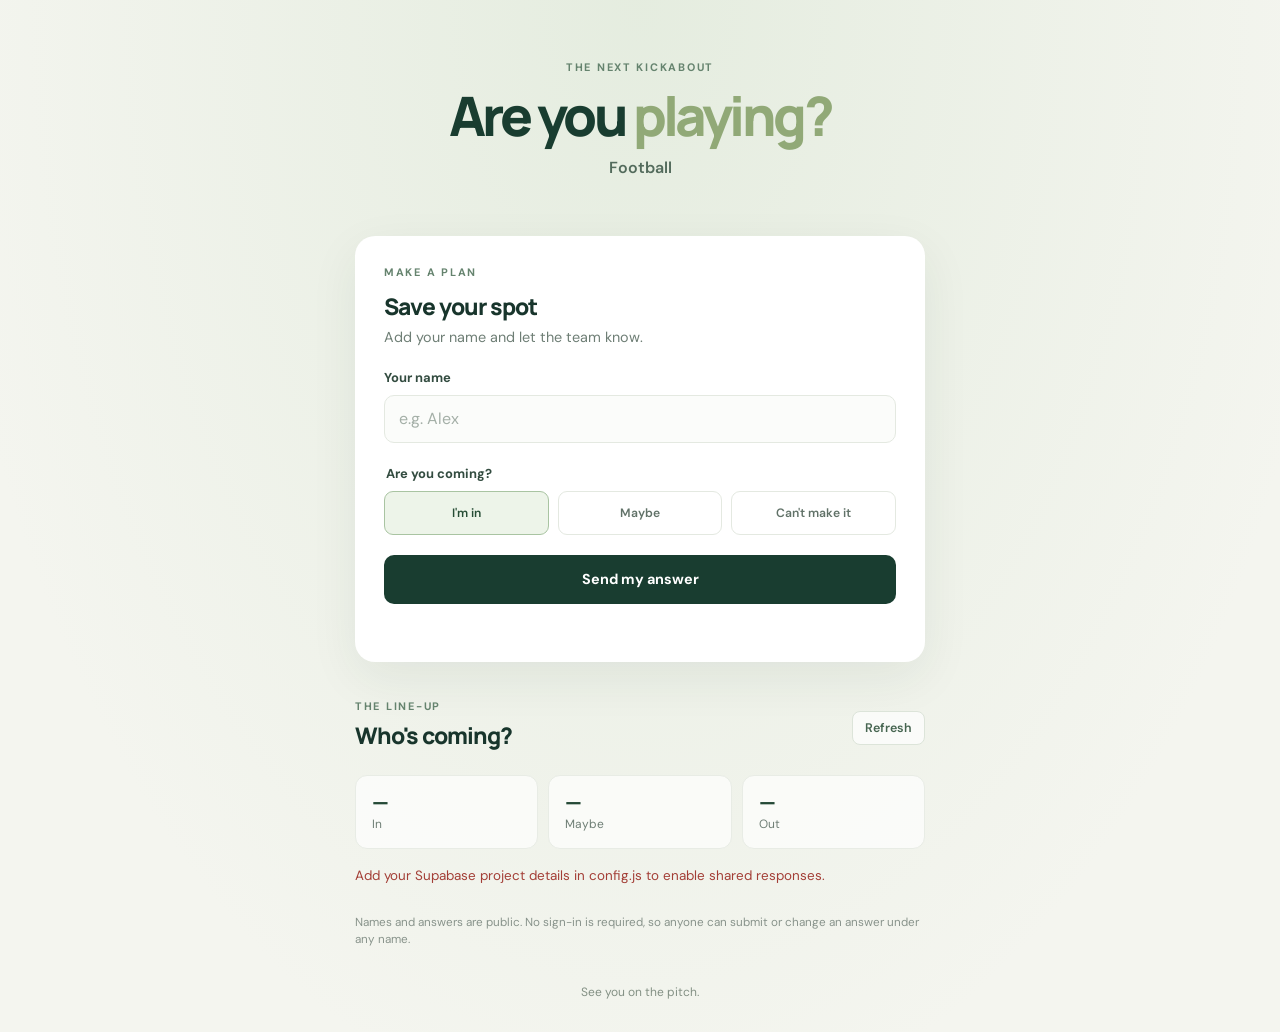
==== index.html @ 9f23d457 "SQL Database added" ====
<!doctype html>
<html lang="en">
  <head>
    <meta charset="utf-8">
    <meta name="viewport" content="width=device-width, initial-scale=1">
    <meta name="theme-color" content="#102c24">
    <meta name="description" content="Let everyone know if you are coming to football.">
    <title>Football plans</title>
    <link rel="stylesheet" href="styles.css">
    <script src="config.js" defer></script>
    <script src="app.js" defer></script>
  </head>
  <body>
    <main class="page">
      <header class="hero">
        <p class="eyebrow">THE NEXT KICKABOUT</p>
        <h1>Are you <span>playing?</span></h1>
        <p id="session-name" class="session-name">Football</p>
        <p id="session-date" class="session-date"></p>
      </header>

      <section class="rsvp-card" aria-labelledby="rsvp-heading">
        <div>
          <p class="eyebrow">MAKE A PLAN</p>
          <h2 id="rsvp-heading">Save your spot</h2>
          <p class="intro">Add your name and let the team know.</p>
        </div>

        <form id="rsvp-form">
          <label for="name">Your name</label>
          <input id="name" name="name" type="text" maxlength="60" autocomplete="name"
            placeholder="e.g. Alex" required>

          <fieldset>
            <legend>Are you coming?</legend>
            <div class="choices">
              <label class="choice">
                <input type="radio" name="status" value="yes" checked>
                <span>I'm in</span>
              </label>
              <label class="choice">
                <input type="radio" name="status" value="maybe">
                <span>Maybe</span>
              </label>
              <label class="choice">
                <input type="radio" name="status" value="no">
                <span>Can't make it</span>
              </label>
            </div>
          </fieldset>

          <button id="submit-button" type="submit">Send my answer</button>
          <p id="form-message" class="message" role="status" aria-live="polite"></p>
        </form>
      </section>

      <section class="attendance" aria-labelledby="attendance-heading">
        <div class="attendance-heading">
          <div>
            <p class="eyebrow">THE LINE-UP</p>
            <h2 id="attendance-heading">Who's coming?</h2>
          </div>
          <button id="refresh-button" class="refresh-button" type="button" aria-label="Refresh attendance list">
            Refresh
          </button>
        </div>

        <div class="totals" aria-label="Attendance totals">
          <div class="total">
            <span id="yes-count" class="total-number">—</span>
            <span>In</span>
          </div>
          <div class="total">
            <span id="maybe-count" class="total-number">—</span>
            <span>Maybe</span>
          </div>
          <div class="total">
            <span id="no-count" class="total-number">—</span>
            <span>Out</span>
          </div>
        </div>

        <p id="list-message" class="list-message" role="status" aria-live="polite">Loading attendance…</p>
        <ul id="attendance-list" class="attendance-list"></ul>
        <p class="privacy-note">Names and answers are public. No sign-in is required, so anyone can submit or change an answer under any name.</p>
      </section>

      <footer>See you on the pitch.</footer>
    </main>
  </body>
</html>
---- styles.css ----
@import url("https://fonts.googleapis.com/css2?family=DM+Sans:wght@400;500;600;700&family=Manrope:wght@400;500;600;700;800&display=swap");

:root {
  color-scheme: light;
  font-family: "DM Sans", sans-serif;
  color: #18352c;
  background: #f4f5ef;
  font-synthesis: none;
  text-rendering: optimizeLegibility;
  -webkit-font-smoothing: antialiased;
  --green: #193d30;
  --muted: #6e7e75;
  --line: #e4e9e1;
}

* {
  box-sizing: border-box;
}

body {
  min-width: 320px;
  margin: 0;
  background:
    radial-gradient(ellipse at 50% 0, rgba(206, 224, 200, 0.4), transparent 44rem),
    #f4f5ef;
}

button,
input {
  font: inherit;
}

.page {
  width: min(100% - 36px, 570px);
  margin: 0 auto;
  padding: 60px 0 32px;
}

.hero {
  margin: 0 0 34px;
  text-align: center;
}

.eyebrow {
  margin: 0 0 12px;
  color: #65836e;
  font-size: 0.68rem;
  font-weight: 700;
  letter-spacing: 0.16em;
}

h1,
h2,
p {
  margin-top: 0;
}

h1,
h2 {
  font-family: Manrope, sans-serif;
}

h1 {
  margin-bottom: 6px;
  color: #193d30;
  font-size: clamp(2.4rem, 10vw, 3.4rem);
  font-weight: 800;
  letter-spacing: -0.065em;
  line-height: 1.08;
}

h1 span {
  color: #91a977;
}

.session-name {
  margin: 12px 0 0;
  color: #536b5c;
  font-size: 1rem;
  font-weight: 600;
}

.session-date {
  min-height: 1.25rem;
  margin: 4px 0 0;
  color: var(--muted);
  font-size: 0.87rem;
}

.rsvp-card {
  padding: 28px;
  border: 1px solid rgba(255, 255, 255, 0.8);
  border-radius: 20px;
  background: #fff;
  box-shadow: 0 16px 50px rgba(34, 58, 42, 0.07);
}

h2 {
  margin-bottom: 6px;
  color: #18352c;
  font-size: 1.43rem;
  font-weight: 800;
  letter-spacing: -0.045em;
}

.intro {
  margin-bottom: 23px;
  color: var(--muted);
  font-size: 0.9rem;
}

form > label,
legend {
  display: block;
  margin-bottom: 9px;
  color: #334c40;
  font-size: 0.81rem;
  font-weight: 700;
}

#name {
  width: 100%;
  height: 48px;
  padding: 0 14px;
  border: 1px solid var(--line);
  border-radius: 10px;
  outline: none;
  background: #fbfcfa;
  color: #18352c;
}

#name:focus {
  border-color: #84a581;
  box-shadow: 0 0 0 3px rgba(132, 165, 129, 0.17);
}

#name::placeholder {
  color: #a4afa7;
}

fieldset {
  min-width: 0;
  margin: 22px 0 20px;
  padding: 0;
  border: 0;
}

.choices {
  display: grid;
  grid-template-columns: repeat(3, 1fr);
  gap: 9px;
}

.choice {
  position: relative;
  cursor: pointer;
}

.choice input {
  position: absolute;
  width: 1px;
  height: 1px;
  opacity: 0;
}

.choice span {
  display: flex;
  min-height: 44px;
  align-items: center;
  justify-content: center;
  padding: 8px;
  border: 1px solid var(--line);
  border-radius: 9px;
  color: #617268;
  font-size: 0.76rem;
  font-weight: 600;
  text-align: center;
  transition: background 120ms ease, border-color 120ms ease, color 120ms ease;
}

.choice input:checked + span {
  border-color: #a9c4a2;
  background: #edf4e9;
  color: #274d36;
}

.choice input:focus-visible + span {
  outline: 3px solid rgba(132, 165, 129, 0.35);
  outline-offset: 2px;
}

#submit-button {
  width: 100%;
  min-height: 49px;
  border: 0;
  border-radius: 10px;
  background: var(--green);
  color: #fff;
  cursor: pointer;
  font-size: 0.9rem;
  font-weight: 700;
  transition: background 120ms ease, transform 120ms ease;
}

#submit-button:hover {
  transform: translateY(-1px);
  background: #28523e;
}

#submit-button:disabled {
  cursor: wait;
  opacity: 0.7;
}

.message {
  min-height: 1.25rem;
  margin: 11px 0 -2px;
  color: #426f4b;
  font-size: 0.82rem;
}

.message.error,
.list-message.error {
  color: #a33e36;
}

.attendance {
  margin-top: 37px;
}

.attendance-heading {
  display: flex;
  align-items: center;
  justify-content: space-between;
  gap: 12px;
}

.attendance-heading .eyebrow {
  margin-bottom: 7px;
}

.refresh-button {
  padding: 8px 12px;
  border: 1px solid #dce4d9;
  border-radius: 8px;
  background: rgba(255, 255, 255, 0.7);
  color: #466550;
  cursor: pointer;
  font-size: 0.78rem;
  font-weight: 600;
}

.refresh-button:hover {
  background: #fff;
}

.totals {
  display: grid;
  grid-template-columns: repeat(3, 1fr);
  gap: 10px;
  margin: 18px 0;
}

.total {
  display: flex;
  min-height: 74px;
  flex-direction: column;
  justify-content: center;
  gap: 3px;
  padding: 12px 16px;
  border: 1px solid #e8ece5;
  border-radius: 12px;
  background: rgba(255, 255, 255, 0.68);
  color: var(--muted);
  font-size: 0.75rem;
}

.total-number {
  color: #244936;
  font-family: Manrope, sans-serif;
  font-size: 1.35rem;
  font-weight: 800;
  line-height: 1;
}

.attendance-list {
  display: grid;
  gap: 8px;
  margin: 0;
  padding: 0;
  list-style: none;
}

.attendee {
  display: flex;
  min-height: 52px;
  align-items: center;
  justify-content: space-between;
  gap: 12px;
  padding: 10px 13px;
  border: 1px solid #e8ece5;
  border-radius: 10px;
  background: rgba(255, 255, 255, 0.77);
}

.attendee-name {
  overflow-wrap: anywhere;
  color: #334a3c;
  font-size: 0.87rem;
  font-weight: 600;
}

.attendee-status {
  flex: 0 0 auto;
  padding: 5px 9px;
  border-radius: 99px;
  background: #edf4e9;
  color: #426b43;
  font-size: 0.7rem;
  font-weight: 700;
}

.attendee-status.maybe {
  background: #f7f0df;
  color: #8a6d2f;
}

.attendee-status.no {
  background: #f3e9e6;
  color: #906057;
}

.list-message {
  margin: 14px 0;
  color: var(--muted);
  font-size: 0.84rem;
}

.privacy-note {
  margin: 16px 0 0;
  color: #88938b;
  font-size: 0.73rem;
  line-height: 1.5;
}

footer {
  margin-top: 35px;
  color: #839084;
  font-size: 0.75rem;
  text-align: center;
}

@media (max-width: 440px) {
  .page {
    padding-top: 42px;
  }

  .rsvp-card {
    padding: 23px 19px;
  }

  .choices {
    gap: 6px;
  }

  .choice span {
    font-size: 0.69rem;
  }
}
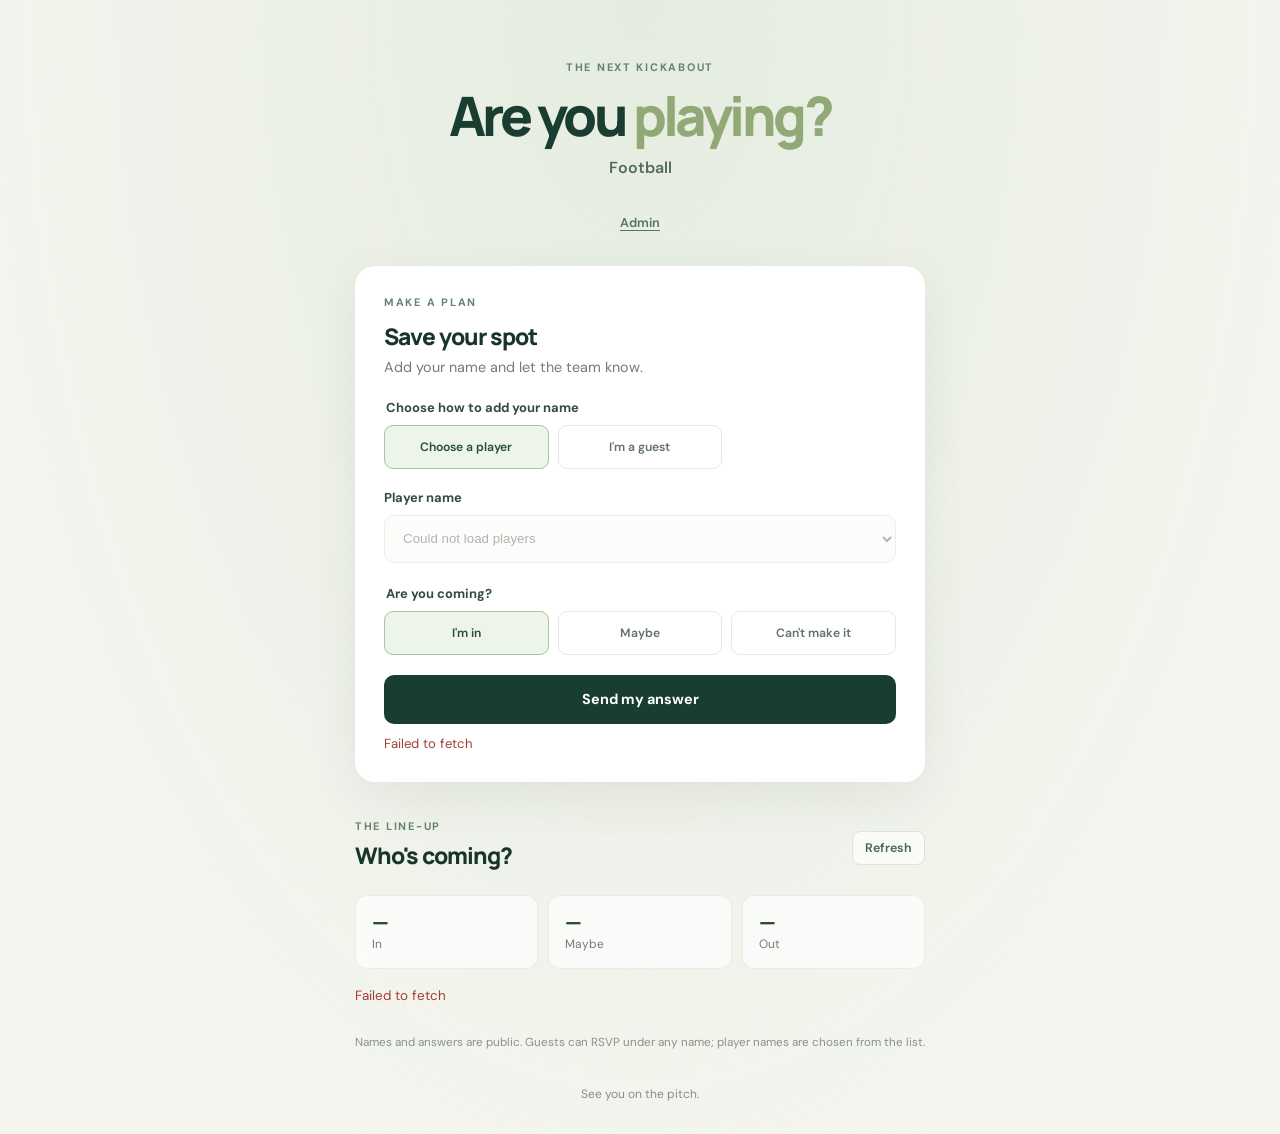
==== commit 4d851dea: "Admin Page Added" ====
--- a/index.html
+++ b/index.html
@@ -17,6 +17,7 @@
         <h1>Are you <span>playing?</span></h1>
         <p id="session-name" class="session-name">Football</p>
         <p id="session-date" class="session-date"></p>
+        <a class="admin-link" href="admin.html">Admin</a>
       </header>
 
       <section class="rsvp-card" aria-labelledby="rsvp-heading">
@@ -27,9 +28,31 @@
         </div>
 
         <form id="rsvp-form">
-          <label for="name">Your name</label>
-          <input id="name" name="name" type="text" maxlength="60" autocomplete="name"
-            placeholder="e.g. Alex" required>
+          <fieldset class="name-options">
+            <legend>Choose how to add your name</legend>
+            <div class="choices name-type-choices">
+              <label class="choice">
+                <input type="radio" name="name-type" value="player" checked>
+                <span>Choose a player</span>
+              </label>
+              <label class="choice">
+                <input type="radio" name="name-type" value="guest">
+                <span>I'm a guest</span>
+              </label>
+            </div>
+          </fieldset>
+
+          <div id="player-name-field" class="name-field">
+            <label for="player-name">Player name</label>
+            <select id="player-name" name="player-name" required>
+              <option value="">Loading players…</option>
+            </select>
+          </div>
+          <div id="guest-name-field" class="name-field" hidden>
+            <label for="guest-name">Guest name</label>
+            <input id="guest-name" name="guest-name" type="text" maxlength="60" autocomplete="name"
+              placeholder="Enter your name" disabled>
+          </div>
 
           <fieldset>
             <legend>Are you coming?</legend>
@@ -82,7 +105,7 @@
 
         <p id="list-message" class="list-message" role="status" aria-live="polite">Loading attendance…</p>
         <ul id="attendance-list" class="attendance-list"></ul>
-        <p class="privacy-note">Names and answers are public. No sign-in is required, so anyone can submit or change an answer under any name.</p>
+        <p class="privacy-note">Names and answers are public. Guests can RSVP under any name; player names are chosen from the list.</p>
       </section>
 
       <footer>See you on the pitch.</footer>
--- a/styles.css
+++ b/styles.css
@@ -87,6 +87,20 @@
   font-size: 0.87rem;
 }
 
+.admin-link {
+  display: inline-block;
+  margin-top: 12px;
+  color: #55755d;
+  font-size: 0.8rem;
+  font-weight: 600;
+  text-decoration-thickness: 1px;
+  text-underline-offset: 3px;
+}
+
+.admin-link:hover {
+  color: #244936;
+}
+
 .rsvp-card {
   padding: 28px;
   border: 1px solid rgba(255, 255, 255, 0.8);
@@ -136,6 +150,44 @@
 
 #name::placeholder {
   color: #a4afa7;
+}
+
+.name-field {
+  margin-top: 17px;
+}
+
+.name-field label,
+.admin-page form > label,
+.admin-password-label {
+  display: block;
+  margin-bottom: 9px;
+  color: #334c40;
+  font-size: 0.81rem;
+  font-weight: 700;
+}
+
+.name-field select,
+.name-field input,
+.admin-page form input {
+  width: 100%;
+  height: 48px;
+  padding: 0 14px;
+  border: 1px solid var(--line);
+  border-radius: 10px;
+  outline: none;
+  background: #fbfcfa;
+  color: #18352c;
+}
+
+.name-field select:focus,
+.name-field input:focus,
+.admin-page form input:focus {
+  border-color: #84a581;
+  box-shadow: 0 0 0 3px rgba(132, 165, 129, 0.17);
+}
+
+.name-field select:disabled {
+  color: #8c9890;
 }
 
 fieldset {
@@ -252,6 +304,132 @@
 
 .refresh-button:hover {
   background: #fff;
+}
+
+.admin-page .rsvp-card + .rsvp-card {
+  margin-top: 22px;
+}
+
+.admin-page #login-form > label:not(:first-child) {
+  margin-top: 16px;
+}
+
+.admin-page #login-button,
+.add-player-row > button {
+  min-height: 47px;
+  padding: 0 17px;
+  border: 0;
+  border-radius: 9px;
+  background: var(--green);
+  color: #fff;
+  cursor: pointer;
+  font-size: 0.85rem;
+  font-weight: 700;
+}
+
+.admin-page #login-button {
+  width: 100%;
+  margin-top: 20px;
+}
+
+.admin-page #login-button:disabled,
+.add-player-row > button:disabled,
+.remove-player-button:disabled {
+  cursor: wait;
+  opacity: 0.65;
+}
+
+.admin-manager-heading {
+  margin-bottom: 23px;
+}
+
+.add-player-row {
+  display: grid;
+  grid-template-columns: 1fr auto;
+  gap: 9px;
+}
+
+.add-player-row > button {
+  padding: 0 14px;
+  white-space: nowrap;
+}
+
+.checkbox-label {
+  display: flex !important;
+  align-items: center;
+  gap: 9px;
+  margin: 12px 0 0 !important;
+  color: #506357 !important;
+  cursor: pointer;
+  font-size: 0.82rem !important;
+  font-weight: 500 !important;
+}
+
+.checkbox-label input {
+  width: 17px !important;
+  height: 17px !important;
+  margin: 0;
+  accent-color: #315c3c;
+}
+
+.admin-player-list {
+  margin-top: 12px;
+}
+
+.player-actions,
+.edit-player-actions {
+  display: flex;
+  flex: 0 0 auto;
+  gap: 7px;
+}
+
+.edit-player-button {
+  padding: 7px 10px;
+  border: 1px solid #dce6d9;
+  border-radius: 8px;
+  background: #f4f8f1;
+  color: #426347;
+  cursor: pointer;
+  font-size: 0.75rem;
+  font-weight: 600;
+}
+
+.edit-player-button:hover {
+  background: #eaf2e6;
+}
+
+.edit-player-form {
+  display: grid;
+  width: 100%;
+  gap: 11px;
+}
+
+.edit-player-form > label:not(.checkbox-label) {
+  display: grid;
+  gap: 7px;
+  color: #334c40;
+  font-size: 0.81rem;
+  font-weight: 700;
+}
+
+.edit-player-actions {
+  justify-content: flex-end;
+}
+
+.remove-player-button {
+  flex: 0 0 auto;
+  padding: 7px 10px;
+  border: 1px solid #eadbd7;
+  border-radius: 8px;
+  background: #fff9f7;
+  color: #975b4f;
+  cursor: pointer;
+  font-size: 0.75rem;
+  font-weight: 600;
+}
+
+.remove-player-button:hover {
+  background: #f8eeeb;
 }
 
 .totals {
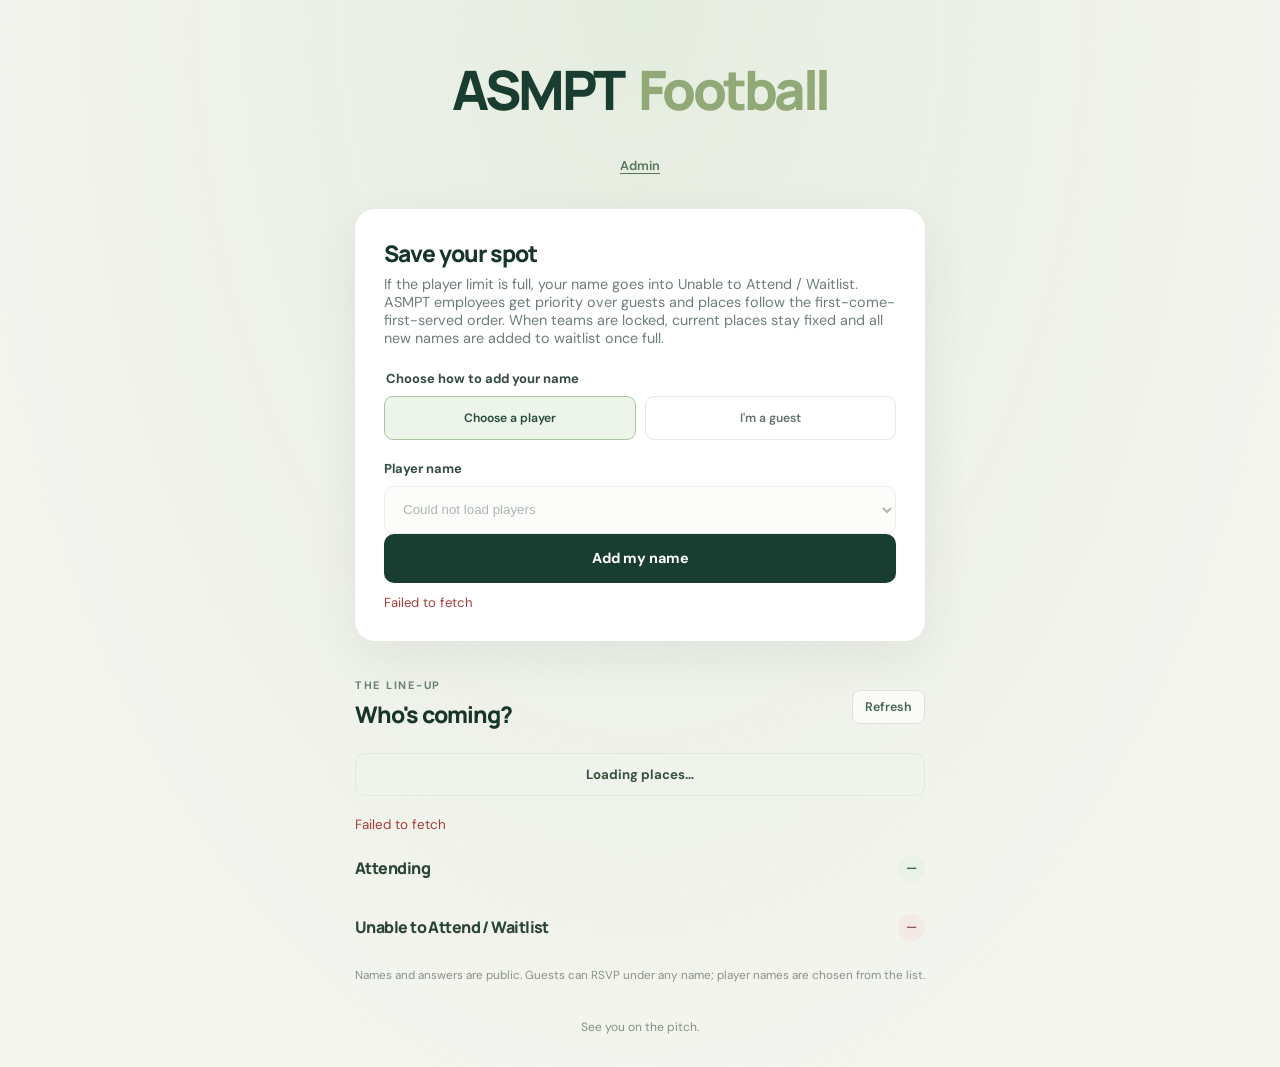
==== commit 1e5c8afe: "Several changes" ====
--- a/index.html
+++ b/index.html
@@ -5,7 +5,7 @@
     <meta name="viewport" content="width=device-width, initial-scale=1">
     <meta name="theme-color" content="#102c24">
     <meta name="description" content="Let everyone know if you are coming to football.">
-    <title>Football plans</title>
+    <title>ASMPT Football</title>
     <link rel="stylesheet" href="styles.css">
     <script src="config.js" defer></script>
     <script src="app.js" defer></script>
@@ -13,18 +13,15 @@
   <body>
     <main class="page">
       <header class="hero">
-        <p class="eyebrow">THE NEXT KICKABOUT</p>
-        <h1>Are you <span>playing?</span></h1>
-        <p id="session-name" class="session-name">Football</p>
+        <h1>ASMPT <span>Football</span></h1>
         <p id="session-date" class="session-date"></p>
         <a class="admin-link" href="admin.html">Admin</a>
       </header>
 
       <section class="rsvp-card" aria-labelledby="rsvp-heading">
         <div>
-          <p class="eyebrow">MAKE A PLAN</p>
           <h2 id="rsvp-heading">Save your spot</h2>
-          <p class="intro">Add your name and let the team know.</p>
+          <p class="intro">If the player limit is full, your name goes into Unable to Attend / Waitlist. ASMPT employees get priority over guests and places follow the first-come-first-served order. When teams are locked, current places stay fixed and all new names are added to waitlist once full.</p>
         </div>
 
         <form id="rsvp-form">
@@ -54,25 +51,7 @@
               placeholder="Enter your name" disabled>
           </div>
 
-          <fieldset>
-            <legend>Are you coming?</legend>
-            <div class="choices">
-              <label class="choice">
-                <input type="radio" name="status" value="yes" checked>
-                <span>I'm in</span>
-              </label>
-              <label class="choice">
-                <input type="radio" name="status" value="maybe">
-                <span>Maybe</span>
-              </label>
-              <label class="choice">
-                <input type="radio" name="status" value="no">
-                <span>Can't make it</span>
-              </label>
-            </div>
-          </fieldset>
-
-          <button id="submit-button" type="submit">Send my answer</button>
+          <button id="submit-button" type="submit">Add my name</button>
           <p id="form-message" class="message" role="status" aria-live="polite"></p>
         </form>
       </section>
@@ -88,27 +67,43 @@
           </button>
         </div>
 
-        <div class="totals" aria-label="Attendance totals">
-          <div class="total">
-            <span id="yes-count" class="total-number">—</span>
-            <span>In</span>
-          </div>
-          <div class="total">
-            <span id="maybe-count" class="total-number">—</span>
-            <span>Maybe</span>
-          </div>
-          <div class="total">
-            <span id="no-count" class="total-number">—</span>
-            <span>Out</span>
-          </div>
+        <div class="capacity-summary" aria-live="polite">
+          <span id="capacity-count">Loading places…</span>
         </div>
 
         <p id="list-message" class="list-message" role="status" aria-live="polite">Loading attendance…</p>
-        <ul id="attendance-list" class="attendance-list"></ul>
+        <section class="attendance-group" aria-labelledby="attending-heading">
+          <div class="attendance-subheading">
+            <h3 id="attending-heading">Attending</h3>
+            <span id="yes-count" class="group-count">—</span>
+          </div>
+          <ul id="attendance-list" class="attendance-list"></ul>
+          <p id="attending-empty" class="list-message" hidden>No confirmed players yet.</p>
+        </section>
+        <section class="attendance-group unable-group" aria-labelledby="unable-heading">
+          <div class="attendance-subheading">
+            <h3 id="unable-heading">Unable to Attend / Waitlist</h3>
+            <span id="unable-count" class="group-count">—</span>
+          </div>
+          <ul id="unable-list" class="attendance-list"></ul>
+          <p id="unable-empty" class="list-message" hidden>No one is waiting.</p>
+        </section>
         <p class="privacy-note">Names and answers are public. Guests can RSVP under any name; player names are chosen from the list.</p>
       </section>
 
       <footer>See you on the pitch.</footer>
     </main>
+
+    <dialog id="delete-rsvp-dialog" class="confirm-dialog" aria-labelledby="delete-rsvp-title">
+      <div class="confirm-dialog-content">
+        <p class="eyebrow">PLEASE CONFIRM</p>
+        <h2 id="delete-rsvp-title">Delete this RSVP?</h2>
+        <p id="delete-rsvp-warning" class="intro"></p>
+        <div class="confirm-actions">
+          <button id="cancel-delete-rsvp" class="refresh-button" type="button">Cancel</button>
+          <button id="confirm-delete-rsvp" class="danger-button" type="button">Delete RSVP</button>
+        </div>
+      </div>
+    </dialog>
   </body>
 </html>
--- a/styles.css
+++ b/styles.css
@@ -70,6 +70,7 @@
 }
 
 h1 span {
+  margin-left: 0.18em;
   color: #91a977;
 }
 
@@ -203,6 +204,10 @@
   gap: 9px;
 }
 
+.name-type-choices {
+  grid-template-columns: repeat(2, 1fr);
+}
+
 .choice {
   position: relative;
   cursor: pointer;
@@ -343,6 +348,86 @@
   margin-bottom: 23px;
 }
 
+.player-limit-panel {
+  margin-bottom: 23px;
+  padding: 15px;
+  border: 1px solid #e1e9dc;
+  border-radius: 11px;
+  background: #f7faf5;
+}
+
+.player-limit-panel > div:first-child > label {
+  display: block;
+  margin-bottom: 5px;
+  color: #334c40;
+  font-size: 0.86rem;
+  font-weight: 700;
+}
+
+.player-limit-panel > div:first-child > p {
+  margin: 0 0 12px;
+  color: #738078;
+  font-size: 0.75rem;
+  line-height: 1.45;
+}
+
+.player-limit-controls {
+  display: grid;
+  grid-template-columns: 1fr auto;
+  gap: 9px;
+}
+
+.player-limit-controls input {
+  min-width: 0;
+}
+
+.player-limit-controls button {
+  min-height: 47px;
+  padding: 0 14px;
+  border: 0;
+  border-radius: 9px;
+  background: var(--green);
+  color: #fff;
+  cursor: pointer;
+  font-size: 0.85rem;
+  font-weight: 700;
+  white-space: nowrap;
+}
+
+.player-limit-controls button:disabled {
+  cursor: wait;
+  opacity: 0.65;
+}
+
+.player-limit-panel .message {
+  margin-bottom: 0;
+}
+
+.reset-rsvps-panel {
+  display: flex;
+  align-items: center;
+  justify-content: space-between;
+  gap: 15px;
+  margin-bottom: 23px;
+  padding: 14px;
+  border: 1px solid #f0ded9;
+  border-radius: 11px;
+  background: #fff9f7;
+}
+
+.reset-rsvps-panel h3 {
+  margin: 0 0 4px;
+  color: #684c46;
+  font-size: 0.87rem;
+}
+
+.reset-rsvps-panel p {
+  margin: 0;
+  color: #8d716a;
+  font-size: 0.73rem;
+  line-height: 1.45;
+}
+
 .add-player-row {
   display: grid;
   grid-template-columns: 1fr auto;
@@ -488,6 +573,17 @@
   font-weight: 600;
 }
 
+.attendee-details {
+  display: grid;
+  min-width: 0;
+  gap: 3px;
+}
+
+.attendee-timestamp {
+  color: #849087;
+  font-size: 0.7rem;
+}
+
 .attendee-status {
   flex: 0 0 auto;
   padding: 5px 9px;
@@ -508,6 +604,135 @@
   color: #906057;
 }
 
+.capacity-summary {
+  margin: 17px 0 20px;
+  padding: 12px 15px;
+  border: 1px solid #e1e9dc;
+  border-radius: 10px;
+  background: #eef4eb;
+  color: #34543b;
+  font-size: 0.83rem;
+  font-weight: 700;
+  text-align: center;
+}
+
+.attendance-group {
+  margin-top: 22px;
+}
+
+.attendance-subheading {
+  display: flex;
+  align-items: center;
+  justify-content: space-between;
+  margin-bottom: 10px;
+}
+
+.attendance-subheading h3 {
+  margin: 0;
+  color: #294536;
+  font-family: Manrope, sans-serif;
+  font-size: 1rem;
+  font-weight: 800;
+  letter-spacing: -0.035em;
+}
+
+.group-count {
+  display: inline-flex;
+  min-width: 27px;
+  height: 27px;
+  align-items: center;
+  justify-content: center;
+  padding: 0 7px;
+  border-radius: 99px;
+  background: #eaf1e7;
+  color: #426b43;
+  font-size: 0.76rem;
+  font-weight: 700;
+}
+
+.unable-group .group-count {
+  background: #f3e9e6;
+  color: #906057;
+}
+
+.attendee-actions {
+  display: flex;
+  flex: 0 0 auto;
+  align-items: center;
+}
+
+.delete-rsvp-button {
+  padding: 5px 8px;
+  border: 1px solid #eadbd7;
+  border-radius: 7px;
+  background: #fff9f7;
+  color: #975b4f;
+  cursor: pointer;
+  font-size: 0.68rem;
+  font-weight: 600;
+}
+
+.delete-rsvp-button:hover {
+  background: #f8eeeb;
+}
+
+.delete-rsvp-button:disabled,
+.danger-button:disabled {
+  cursor: wait;
+  opacity: 0.65;
+}
+
+.confirm-dialog {
+  width: min(100% - 32px, 440px);
+  padding: 0;
+  overflow: hidden;
+  border: 1px solid #e4e9e1;
+  border-radius: 16px;
+  background: #fff;
+  color: #18352c;
+  box-shadow: 0 24px 80px rgba(20, 38, 28, 0.25);
+}
+
+.confirm-dialog::backdrop {
+  background: rgba(17, 35, 26, 0.52);
+  backdrop-filter: blur(2px);
+}
+
+.confirm-dialog-content {
+  padding: 25px;
+}
+
+.confirm-dialog-content h2 {
+  margin-bottom: 9px;
+}
+
+.confirm-dialog-content .intro {
+  margin-bottom: 22px;
+  line-height: 1.55;
+}
+
+.confirm-actions {
+  display: flex;
+  justify-content: flex-end;
+  gap: 9px;
+}
+
+.danger-button {
+  min-height: 40px;
+  padding: 0 14px;
+  border: 1px solid #9e4940;
+  border-radius: 8px;
+  background: #a74d43;
+  color: #fff;
+  cursor: pointer;
+  font-size: 0.78rem;
+  font-weight: 700;
+}
+
+.danger-button:hover {
+  background: #8f3e36;
+}
+
 .list-message {
   margin: 14px 0;
   color: var(--muted);
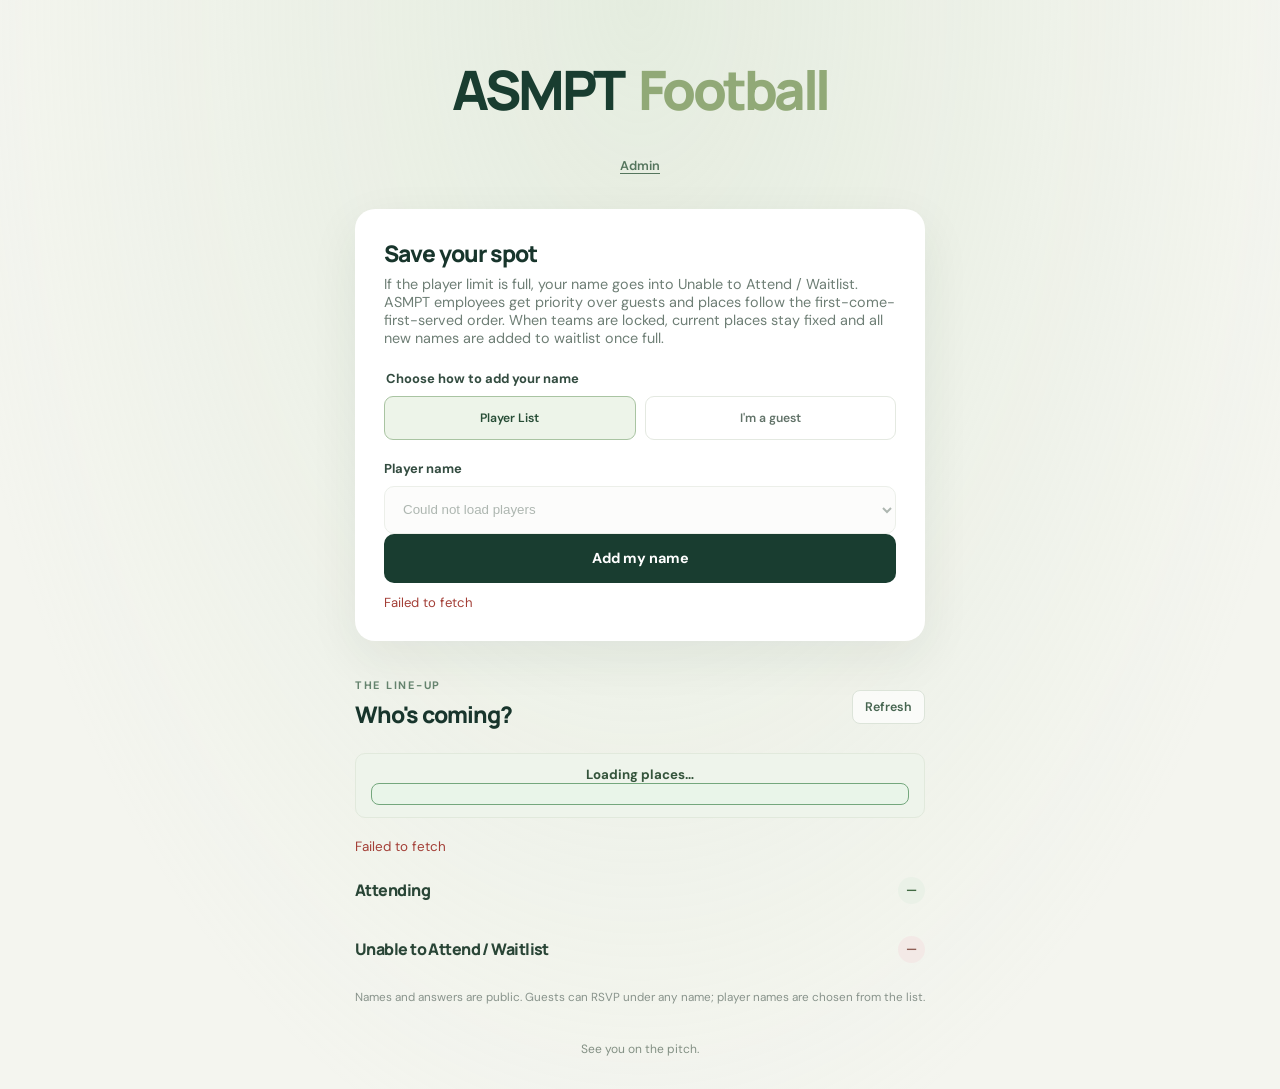
==== commit 21145e3f: "Copy & Paste Function" ====
--- a/index.html
+++ b/index.html
@@ -30,7 +30,7 @@
             <div class="choices name-type-choices">
               <label class="choice">
                 <input type="radio" name="name-type" value="player" checked>
-                <span>Choose a player</span>
+                <span>Player List</span>
               </label>
               <label class="choice">
                 <input type="radio" name="name-type" value="guest">
@@ -69,6 +69,7 @@
 
         <div class="capacity-summary" aria-live="polite">
           <span id="capacity-count">Loading places…</span>
+          <strong id="attendance-status-indicator" class="attendance-status-indicator"></strong>
         </div>
 
         <p id="list-message" class="list-message" role="status" aria-live="polite">Loading attendance…</p>
@@ -105,5 +106,27 @@
         </div>
       </div>
     </dialog>
+
+    <dialog id="waitlist-notice-dialog" class="confirm-dialog" aria-labelledby="waitlist-notice-title">
+      <div class="confirm-dialog-content">
+        <p class="eyebrow">WAITLIST</p>
+        <h2 id="waitlist-notice-title">Added to the waitlist</h2>
+        <p id="waitlist-notice-message" class="intro"></p>
+        <div class="confirm-actions">
+          <button id="close-waitlist-notice" class="refresh-button" type="button">OK</button>
+        </div>
+      </div>
+    </dialog>
+
+    <dialog id="closed-notice-dialog" class="confirm-dialog" aria-labelledby="closed-notice-title">
+      <div class="confirm-dialog-content">
+        <p class="eyebrow">RSVPs CLOSED</p>
+        <h2 id="closed-notice-title">Attendance is closed</h2>
+        <p class="intro">No new names can be added at this time. Please check back later.</p>
+        <div class="confirm-actions">
+          <button id="close-closed-notice" class="refresh-button" type="button">OK</button>
+        </div>
+      </div>
+    </dialog>
   </body>
 </html>
--- a/styles.css
+++ b/styles.css
@@ -169,7 +169,8 @@
 
 .name-field select,
 .name-field input,
-.admin-page form input {
+.admin-page form input,
+.admin-page form select {
   width: 100%;
   height: 48px;
   padding: 0 14px;
@@ -182,7 +183,8 @@
 
 .name-field select:focus,
 .name-field input:focus,
-.admin-page form input:focus {
+.admin-page form input:focus,
+.admin-page form select:focus {
   border-color: #84a581;
   box-shadow: 0 0 0 3px rgba(132, 165, 129, 0.17);
 }
@@ -403,6 +405,42 @@
   margin-bottom: 0;
 }
 
+.copy-lists-panel {
+  margin-bottom: 23px;
+  padding: 15px;
+  border: 1px solid #e1e9dc;
+  border-radius: 11px;
+  background: #f7faf5;
+}
+
+.copy-lists-panel h3 {
+  margin: 0 0 5px;
+  color: #334c40;
+  font-size: 0.86rem;
+}
+
+.copy-lists-panel > div:first-child p {
+  margin: 0 0 12px;
+  color: #738078;
+  font-size: 0.75rem;
+  line-height: 1.45;
+}
+
+.copy-list-actions {
+  display: flex;
+  flex-wrap: wrap;
+  gap: 9px;
+}
+
+.copy-list-actions button:disabled {
+  cursor: wait;
+  opacity: 0.65;
+}
+
+.copy-lists-panel .message {
+  margin-bottom: 0;
+}
+
 .reset-rsvps-panel {
   display: flex;
   align-items: center;
@@ -614,6 +652,36 @@
   font-size: 0.83rem;
   font-weight: 700;
   text-align: center;
+}
+
+.attendance-status-indicator {
+  display: block;
+  margin: 0;
+  padding: 10px 12px;
+  border: 1px solid #74a77d;
+  border-radius: 8px;
+  background: #e9f5e9;
+  color: #245531;
+  font-size: 0.78rem;
+  font-weight: 800;
+  letter-spacing: 0.035em;
+}
+
+.attendance-status-indicator.closed,
+.attendance-status-indicator.locked {
+  border-color: #bd744e;
+  background: #fff0e8;
+  color: #783c21;
+}
+
+.attendance-status-indicator.locked {
+  border-color: #7771b2;
+  background: #eeedfa;
+  color: #403b7a;
+}
+
+#attendance-status-indicator + .player-limit-controls {
+  margin-top: 12px;
 }
 
 .attendance-group {
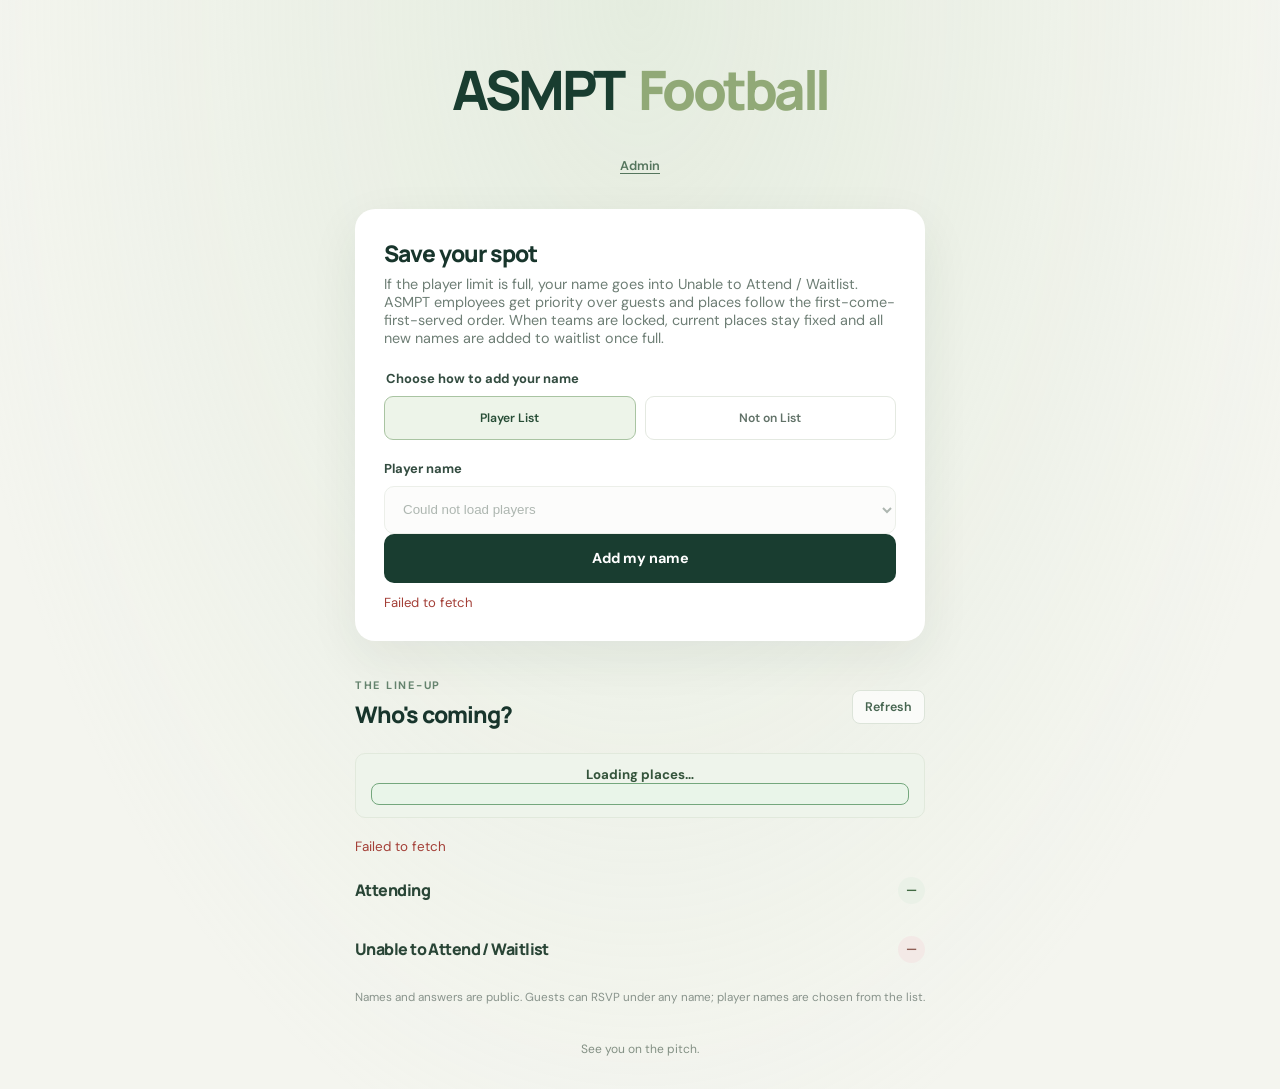
==== commit 8ea43a47: "Tick Box" ====
--- a/index.html
+++ b/index.html
@@ -34,7 +34,7 @@
               </label>
               <label class="choice">
                 <input type="radio" name="name-type" value="guest">
-                <span>I'm a guest</span>
+                <span>Not on List</span>
               </label>
             </div>
           </fieldset>
@@ -46,9 +46,13 @@
             </select>
           </div>
           <div id="guest-name-field" class="name-field" hidden>
-            <label for="guest-name">Guest name</label>
+            <label for="guest-name">Your name</label>
             <input id="guest-name" name="guest-name" type="text" maxlength="60" autocomplete="name"
               placeholder="Enter your name" disabled>
+            <label class="checkbox-label" for="guest-is-employee">
+              <input id="guest-is-employee" name="is-employee" type="checkbox" disabled>
+              I am an ASMPT employee
+            </label>
           </div>
 
           <button id="submit-button" type="submit">Add my name</button>
